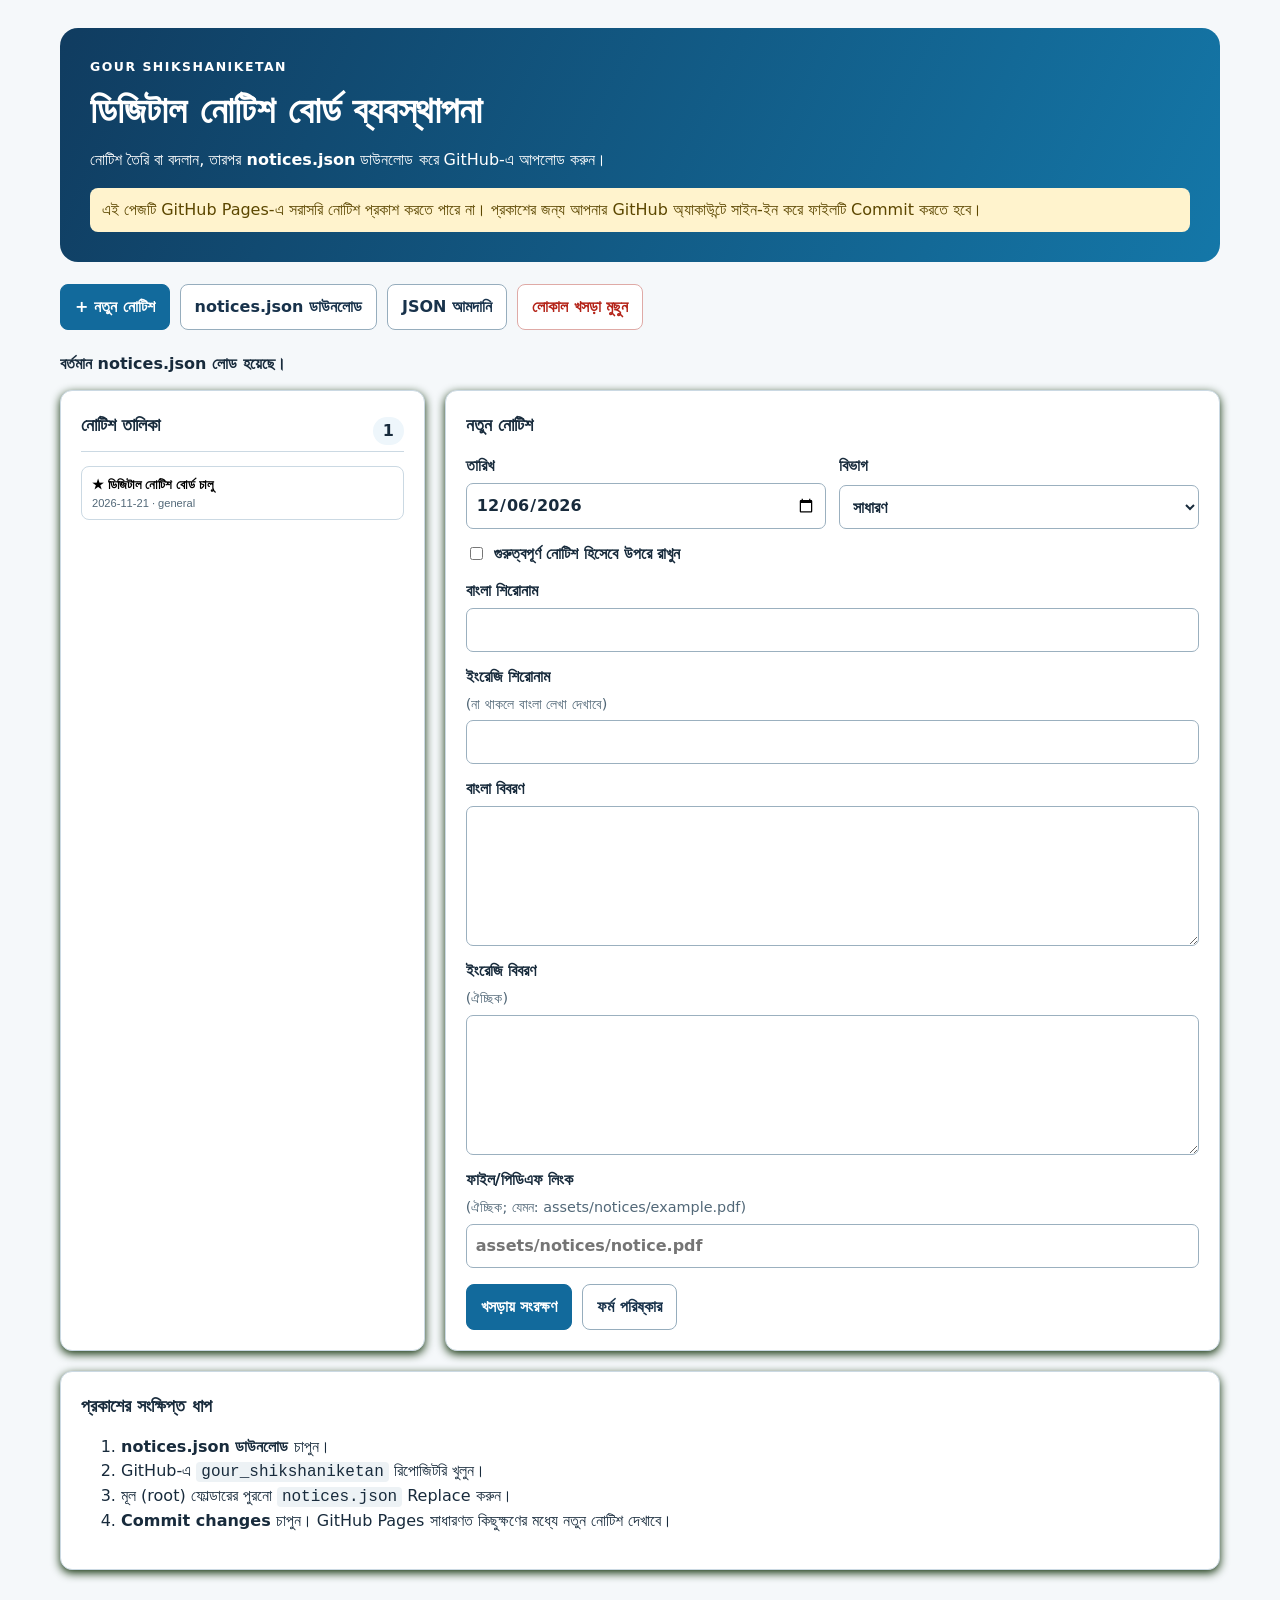
==== admin.html @ cdb185d6 "Add files via upload" ====
<!doctype html>
<html lang="bn">
<head>
  <meta charset="utf-8">
  <meta name="viewport" content="width=device-width, initial-scale=1">
  <meta name="robots" content="noindex, nofollow">
  <title>নোটিশ ব্যবস্থাপনা | Gour Shikshaniketan</title>
  <link rel="stylesheet" href="admin.css">
</head>
<body>
  <main class="shell">
    <header class="masthead">
      <p class="eyebrow">GOUR SHIKSHANIKETAN</p>
      <h1>ডিজিটাল নোটিশ বোর্ড ব্যবস্থাপনা</h1>
      <p class="lede">নোটিশ তৈরি বা বদলান, তারপর <strong>notices.json</strong> ডাউনলোড করে GitHub-এ আপলোড করুন।</p>
      <p class="warning">এই পেজটি GitHub Pages-এ সরাসরি নোটিশ প্রকাশ করতে পারে না। প্রকাশের জন্য আপনার GitHub অ্যাকাউন্টে সাইন-ইন করে ফাইলটি Commit করতে হবে।</p>
    </header>

    <section class="toolbar" aria-label="নোটিশ টুল">
      <button id="newNotice" class="button primary" type="button">+ নতুন নোটিশ</button>
      <button id="downloadJson" class="button" type="button">notices.json ডাউনলোড</button>
      <label class="button file-button">JSON আমদানি<input id="importJson" type="file" accept="application/json,.json" hidden></label>
      <button id="clearDraft" class="button danger" type="button">লোকাল খসড়া মুছুন</button>
    </section>

    <p id="status" class="status" role="status" aria-live="polite"></p>

    <section class="layout">
      <aside class="panel notice-panel">
        <div class="panel-title"><h2>নোটিশ তালিকা</h2><span id="noticeTotal">0</span></div>
        <div id="noticeList" class="notice-list" aria-label="নোটিশ তালিকা"></div>
      </aside>

      <section class="panel editor-panel">
        <h2 id="formTitle">নতুন নোটিশ</h2>
        <form id="noticeForm">
          <input id="noticeId" type="hidden">
          <div class="grid">
            <label>তারিখ<input id="date" type="date" required></label>
            <label>বিভাগ
              <select id="category" required>
                <option value="general">সাধারণ</option><option value="exam">পরীক্ষা</option><option value="holiday">ছুটি</option><option value="admission">ভর্তি</option><option value="event">অনুষ্ঠান</option>
              </select>
            </label>
          </div>
          <label class="check"><input id="pinned" type="checkbox"> গুরুত্বপূর্ণ নোটিশ হিসেবে উপরে রাখুন</label>
          <label>বাংলা শিরোনাম<input id="titleBn" maxlength="180" required></label>
          <label>ইংরেজি শিরোনাম <span class="optional">(না থাকলে বাংলা লেখা দেখাবে)</span><input id="titleEn" maxlength="180"></label>
          <label>বাংলা বিবরণ<textarea id="bodyBn" rows="5" maxlength="2000" required></textarea></label>
          <label>ইংরেজি বিবরণ <span class="optional">(ঐচ্ছিক)</span><textarea id="bodyEn" rows="5" maxlength="2000"></textarea></label>
          <label>ফাইল/পিডিএফ লিংক <span class="optional">(ঐচ্ছিক; যেমন: assets/notices/example.pdf)</span><input id="file" type="text" maxlength="500" placeholder="assets/notices/notice.pdf"></label>
          <div class="form-actions"><button class="button primary" type="submit">খসড়ায় সংরক্ষণ</button><button id="resetForm" class="button" type="button">ফর্ম পরিষ্কার</button><button id="deleteNotice" class="button danger" type="button" hidden>এই নোটিশ মুছুন</button></div>
        </form>
      </section>
    </section>

    <section class="howto">
      <h2>প্রকাশের সংক্ষিপ্ত ধাপ</h2>
      <ol><li><strong>notices.json ডাউনলোড</strong> চাপুন।</li><li>GitHub-এ <code>gour_shikshaniketan</code> রিপোজিটরি খুলুন।</li><li>মূল (root) ফোল্ডারের পুরনো <code>notices.json</code> Replace করুন।</li><li><strong>Commit changes</strong> চাপুন। GitHub Pages সাধারণত কিছুক্ষণের মধ্যে নতুন নোটিশ দেখাবে।</li></ol>
    </section>
  </main>
  <script src="admin.js"></script>
</body>
</html>
---- admin.css ----
:root{--ink:#18324b;--blue:#126a9c;--pale:#eef6fb;--line:#cbd9e3;--danger:#b42318}*{box-sizing:border-box}body{margin:0;background:#f5f8fa;color:#182b3c;font:16px/1.5 system-ui,-apple-system,"Noto Sans Bengali",sans-serif}.shell{max-width:1200px;margin:auto;padding:28px 20px 52px}.masthead{border-radius:18px;background:linear-gradient(115deg,#103c60,#1477a8);color:#fff;padding:30px}.eyebrow{letter-spacing:.12em;font-size:.78rem;font-weight:700;margin:0 0 6px}.masthead h1{margin:0;font-size:clamp(1.55rem,4vw,2.3rem)}.lede{margin:10px 0}.warning{margin:16px 0 0;padding:10px 12px;border-radius:8px;background:#fff3cd;color:#5c4700}.toolbar{display:flex;flex-wrap:wrap;gap:10px;margin:22px 0}.button{appearance:none;border:1px solid #96adbd;border-radius:8px;background:#fff;color:var(--ink);padding:10px 14px;font:inherit;font-weight:700;cursor:pointer}.button:hover{background:#edf5f9}.button.primary{background:var(--blue);border-color:var(--blue);color:#fff}.button.primary:hover{background:#0d547e}.button.danger{border-color:#dfaaa6;color:var(--danger)}.file-button{display:inline-flex;align-items:center}.status{min-height:1.5em;margin:0 0 14px;font-weight:650}.status.error{color:var(--danger)}.layout{display:grid;grid-template-columns:minmax(250px,.8fr) minmax(0,1.7fr);gap:20px}.panel,.howto{background:#fff;border:1px solid var(--line);border-radius:12px;padding:20px;box-shadow:0 3px 10px #12320b}.panel-title{display:flex;justify-content:space-between;align-items:center;border-bottom:1px solid var(--line)}h2{font-size:1.15rem}.panel-title h2{margin:0 0 12px}.panel-title span{border-radius:20px;background:var(--pale);padding:2px 10px;font-weight:700}.notice-list{display:grid;gap:8px;margin-top:14px}.notice-entry{width:100%;text-align:left;border:1px solid var(--line);border-radius:8px;background:#fff;padding:10px;cursor:pointer}.notice-entry:hover,.notice-entry.active{border-color:var(--blue);background:var(--pale)}.notice-entry b,.notice-entry small{display:block}.notice-entry small{margin-top:4px;color:#526878}.editor-panel h2{margin-top:0}form{display:grid;gap:13px}label{display:grid;gap:5px;font-weight:700}.optional{font-weight:400;color:#526878;font-size:.9em}.grid{display:grid;grid-template-columns:1fr 1fr;gap:13px}input,select,textarea{width:100%;border:1px solid #9bb0bf;border-radius:7px;padding:9px;font:inherit;color:inherit;background:#fff}.check{display:flex;align-items:center;gap:8px}.check input{width:auto}.form-actions{display:flex;flex-wrap:wrap;gap:10px;margin-top:3px}.howto{margin-top:20px}.howto h2{margin-top:0}code{background:#edf2f5;padding:1px 5px;border-radius:4px}@media(max-width:760px){.layout{grid-template-columns:1fr}.shell{padding:16px}.masthead{padding:22px}.grid{grid-template-columns:1fr}}
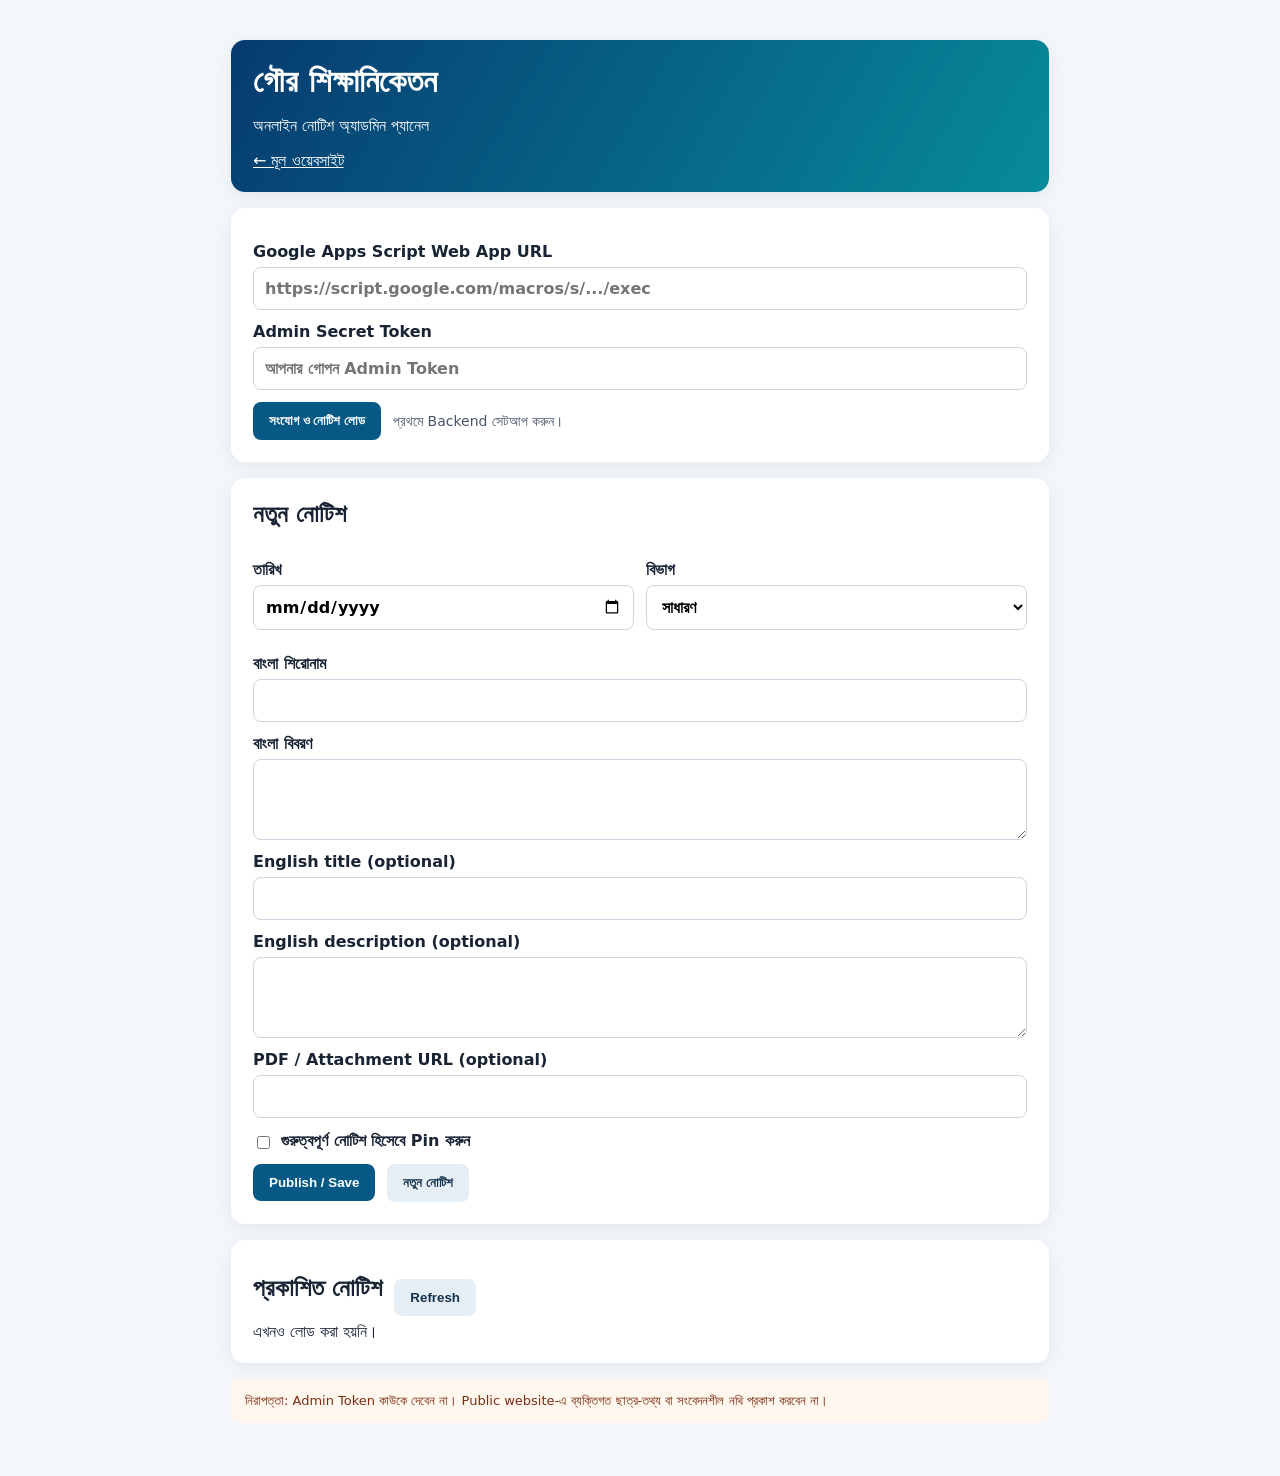
==== commit 659b6acb: "Connect Online Notice Admin with Google Sheets" ====
--- a/admin.html
+++ b/admin.html
@@ -1,64 +1 @@
-<!doctype html>
-<html lang="bn">
-<head>
-  <meta charset="utf-8">
-  <meta name="viewport" content="width=device-width, initial-scale=1">
-  <meta name="robots" content="noindex, nofollow">
-  <title>নোটিশ ব্যবস্থাপনা | Gour Shikshaniketan</title>
-  <link rel="stylesheet" href="admin.css">
-</head>
-<body>
-  <main class="shell">
-    <header class="masthead">
-      <p class="eyebrow">GOUR SHIKSHANIKETAN</p>
-      <h1>ডিজিটাল নোটিশ বোর্ড ব্যবস্থাপনা</h1>
-      <p class="lede">নোটিশ তৈরি বা বদলান, তারপর <strong>notices.json</strong> ডাউনলোড করে GitHub-এ আপলোড করুন।</p>
-      <p class="warning">এই পেজটি GitHub Pages-এ সরাসরি নোটিশ প্রকাশ করতে পারে না। প্রকাশের জন্য আপনার GitHub অ্যাকাউন্টে সাইন-ইন করে ফাইলটি Commit করতে হবে।</p>
-    </header>
-
-    <section class="toolbar" aria-label="নোটিশ টুল">
-      <button id="newNotice" class="button primary" type="button">+ নতুন নোটিশ</button>
-      <button id="downloadJson" class="button" type="button">notices.json ডাউনলোড</button>
-      <label class="button file-button">JSON আমদানি<input id="importJson" type="file" accept="application/json,.json" hidden></label>
-      <button id="clearDraft" class="button danger" type="button">লোকাল খসড়া মুছুন</button>
-    </section>
-
-    <p id="status" class="status" role="status" aria-live="polite"></p>
-
-    <section class="layout">
-      <aside class="panel notice-panel">
-        <div class="panel-title"><h2>নোটিশ তালিকা</h2><span id="noticeTotal">0</span></div>
-        <div id="noticeList" class="notice-list" aria-label="নোটিশ তালিকা"></div>
-      </aside>
-
-      <section class="panel editor-panel">
-        <h2 id="formTitle">নতুন নোটিশ</h2>
-        <form id="noticeForm">
-          <input id="noticeId" type="hidden">
-          <div class="grid">
-            <label>তারিখ<input id="date" type="date" required></label>
-            <label>বিভাগ
-              <select id="category" required>
-                <option value="general">সাধারণ</option><option value="exam">পরীক্ষা</option><option value="holiday">ছুটি</option><option value="admission">ভর্তি</option><option value="event">অনুষ্ঠান</option>
-              </select>
-            </label>
-          </div>
-          <label class="check"><input id="pinned" type="checkbox"> গুরুত্বপূর্ণ নোটিশ হিসেবে উপরে রাখুন</label>
-          <label>বাংলা শিরোনাম<input id="titleBn" maxlength="180" required></label>
-          <label>ইংরেজি শিরোনাম <span class="optional">(না থাকলে বাংলা লেখা দেখাবে)</span><input id="titleEn" maxlength="180"></label>
-          <label>বাংলা বিবরণ<textarea id="bodyBn" rows="5" maxlength="2000" required></textarea></label>
-          <label>ইংরেজি বিবরণ <span class="optional">(ঐচ্ছিক)</span><textarea id="bodyEn" rows="5" maxlength="2000"></textarea></label>
-          <label>ফাইল/পিডিএফ লিংক <span class="optional">(ঐচ্ছিক; যেমন: assets/notices/example.pdf)</span><input id="file" type="text" maxlength="500" placeholder="assets/notices/notice.pdf"></label>
-          <div class="form-actions"><button class="button primary" type="submit">খসড়ায় সংরক্ষণ</button><button id="resetForm" class="button" type="button">ফর্ম পরিষ্কার</button><button id="deleteNotice" class="button danger" type="button" hidden>এই নোটিশ মুছুন</button></div>
-        </form>
-      </section>
-    </section>
-
-    <section class="howto">
-      <h2>প্রকাশের সংক্ষিপ্ত ধাপ</h2>
-      <ol><li><strong>notices.json ডাউনলোড</strong> চাপুন।</li><li>GitHub-এ <code>gour_shikshaniketan</code> রিপোজিটরি খুলুন।</li><li>মূল (root) ফোল্ডারের পুরনো <code>notices.json</code> Replace করুন।</li><li><strong>Commit changes</strong> চাপুন। GitHub Pages সাধারণত কিছুক্ষণের মধ্যে নতুন নোটিশ দেখাবে।</li></ol>
-    </section>
-  </main>
-  <script src="admin.js"></script>
-</body>
-</html>
+<!doctype html><html lang="bn"><head><meta charset="utf-8"><meta name="viewport" content="width=device-width,initial-scale=1"><title>Gour Shikshaniketan — Notice Admin</title><link rel="stylesheet" href="admin.css"></head><body><main><header><h1>গৌর শিক্ষানিকেতন</h1><p>অনলাইন নোটিশ অ্যাডমিন প্যানেল</p><a href="./">← মূল ওয়েবসাইট</a></header><section class="panel"><label>Google Apps Script Web App URL<input id="api" placeholder="https://script.google.com/macros/s/.../exec"></label><label>Admin Secret Token<input id="token" type="password" autocomplete="off" placeholder="আপনার গোপন Admin Token"></label><div class="actions"><button id="connect">সংযোগ ও নোটিশ লোড</button><span id="status">প্রথমে Backend সেটআপ করুন।</span></div></section><section class="panel"><h2 id="formHeading">নতুন নোটিশ</h2><form id="noticeForm"><input type="hidden" id="editId"><div class="grid"><label>তারিখ<input id="date" type="date" required></label><label>বিভাগ<select id="category"><option value="general">সাধারণ</option><option value="exam">পরীক্ষা</option><option value="holiday">ছুটি</option><option value="admission">ভর্তি</option><option value="event">অনুষ্ঠান</option></select></label></div><label>বাংলা শিরোনাম<input id="title_bn" required></label><label>বাংলা বিবরণ<textarea id="body_bn" required rows="3"></textarea></label><label>English title (optional)<input id="title_en"></label><label>English description (optional)<textarea id="body_en" rows="3"></textarea></label><label>PDF / Attachment URL (optional)<input id="file" type="url"></label><label class="check"><input id="pinned" type="checkbox"> গুরুত্বপূর্ণ নোটিশ হিসেবে Pin করুন</label><div class="actions"><button type="submit">Publish / Save</button><button type="button" class="secondary" id="reset">নতুন নোটিশ</button></div></form></section><section class="panel"><div class="actions"><h2>প্রকাশিত নোটিশ</h2><button id="refresh" class="secondary">Refresh</button></div><div id="list">এখনও লোড করা হয়নি।</div></section><p class="warning">নিরাপত্তা: Admin Token কাউকে দেবেন না। Public website-এ ব্যক্তিগত ছাত্র-তথ্য বা সংবেদনশীল নথি প্রকাশ করবেন না।</p></main><iframe name="gasResult" id="gasResult" hidden></iframe><script src="admin.js"></script></body></html>
--- a/admin.css
+++ b/admin.css
@@ -1 +1 @@
-:root{--ink:#18324b;--blue:#126a9c;--pale:#eef6fb;--line:#cbd9e3;--danger:#b42318}*{box-sizing:border-box}body{margin:0;background:#f5f8fa;color:#182b3c;font:16px/1.5 system-ui,-apple-system,"Noto Sans Bengali",sans-serif}.shell{max-width:1200px;margin:auto;padding:28px 20px 52px}.masthead{border-radius:18px;background:linear-gradient(115deg,#103c60,#1477a8);color:#fff;padding:30px}.eyebrow{letter-spacing:.12em;font-size:.78rem;font-weight:700;margin:0 0 6px}.masthead h1{margin:0;font-size:clamp(1.55rem,4vw,2.3rem)}.lede{margin:10px 0}.warning{margin:16px 0 0;padding:10px 12px;border-radius:8px;background:#fff3cd;color:#5c4700}.toolbar{display:flex;flex-wrap:wrap;gap:10px;margin:22px 0}.button{appearance:none;border:1px solid #96adbd;border-radius:8px;background:#fff;color:var(--ink);padding:10px 14px;font:inherit;font-weight:700;cursor:pointer}.button:hover{background:#edf5f9}.button.primary{background:var(--blue);border-color:var(--blue);color:#fff}.button.primary:hover{background:#0d547e}.button.danger{border-color:#dfaaa6;color:var(--danger)}.file-button{display:inline-flex;align-items:center}.status{min-height:1.5em;margin:0 0 14px;font-weight:650}.status.error{color:var(--danger)}.layout{display:grid;grid-template-columns:minmax(250px,.8fr) minmax(0,1.7fr);gap:20px}.panel,.howto{background:#fff;border:1px solid var(--line);border-radius:12px;padding:20px;box-shadow:0 3px 10px #12320b}.panel-title{display:flex;justify-content:space-between;align-items:center;border-bottom:1px solid var(--line)}h2{font-size:1.15rem}.panel-title h2{margin:0 0 12px}.panel-title span{border-radius:20px;background:var(--pale);padding:2px 10px;font-weight:700}.notice-list{display:grid;gap:8px;margin-top:14px}.notice-entry{width:100%;text-align:left;border:1px solid var(--line);border-radius:8px;background:#fff;padding:10px;cursor:pointer}.notice-entry:hover,.notice-entry.active{border-color:var(--blue);background:var(--pale)}.notice-entry b,.notice-entry small{display:block}.notice-entry small{margin-top:4px;color:#526878}.editor-panel h2{margin-top:0}form{display:grid;gap:13px}label{display:grid;gap:5px;font-weight:700}.optional{font-weight:400;color:#526878;font-size:.9em}.grid{display:grid;grid-template-columns:1fr 1fr;gap:13px}input,select,textarea{width:100%;border:1px solid #9bb0bf;border-radius:7px;padding:9px;font:inherit;color:inherit;background:#fff}.check{display:flex;align-items:center;gap:8px}.check input{width:auto}.form-actions{display:flex;flex-wrap:wrap;gap:10px;margin-top:3px}.howto{margin-top:20px}.howto h2{margin-top:0}code{background:#edf2f5;padding:1px 5px;border-radius:4px}@media(max-width:760px){.layout{grid-template-columns:1fr}.shell{padding:16px}.masthead{padding:22px}.grid{grid-template-columns:1fr}}
+*{box-sizing:border-box}body{margin:0;background:#f3f6fa;color:#182334;font-family:system-ui,"Noto Sans Bengali",sans-serif}main{max-width:850px;margin:24px auto;padding:16px}header,.panel{background:white;border-radius:14px;padding:22px;margin-bottom:16px;box-shadow:0 4px 18px #13243a10}header{background:linear-gradient(120deg,#063b70,#078b9b);color:white}header h1{margin:0}header a{color:white}.panel h2{margin-top:0}label{display:block;font-weight:600;margin:12px 0}input,select,textarea{display:block;width:100%;padding:11px;border:1px solid #cbd5e1;border-radius:8px;margin-top:6px;font:inherit;background:white}.grid{display:grid;grid-template-columns:1fr 1fr;gap:12px}.check{display:flex;align-items:center;gap:8px}.check input{width:auto}button{border:0;border-radius:8px;padding:11px 16px;background:#075985;color:white;font-weight:700;cursor:pointer}.secondary{background:#e5edf5;color:#17324d}.actions{display:flex;align-items:center;gap:12px;flex-wrap:wrap;margin-top:12px}#status{font-size:14px;color:#475569}.notice{border:1px solid #dbe3ec;border-left:4px solid #0e7490;border-radius:8px;padding:12px;margin:10px 0}.notice button{margin:5px 5px 0 0}.warning{font-size:13px;color:#7c2d12;background:#fff7ed;padding:14px;border-radius:8px}@media(max-width:600px){.grid{grid-template-columns:1fr}main{padding:10px}}
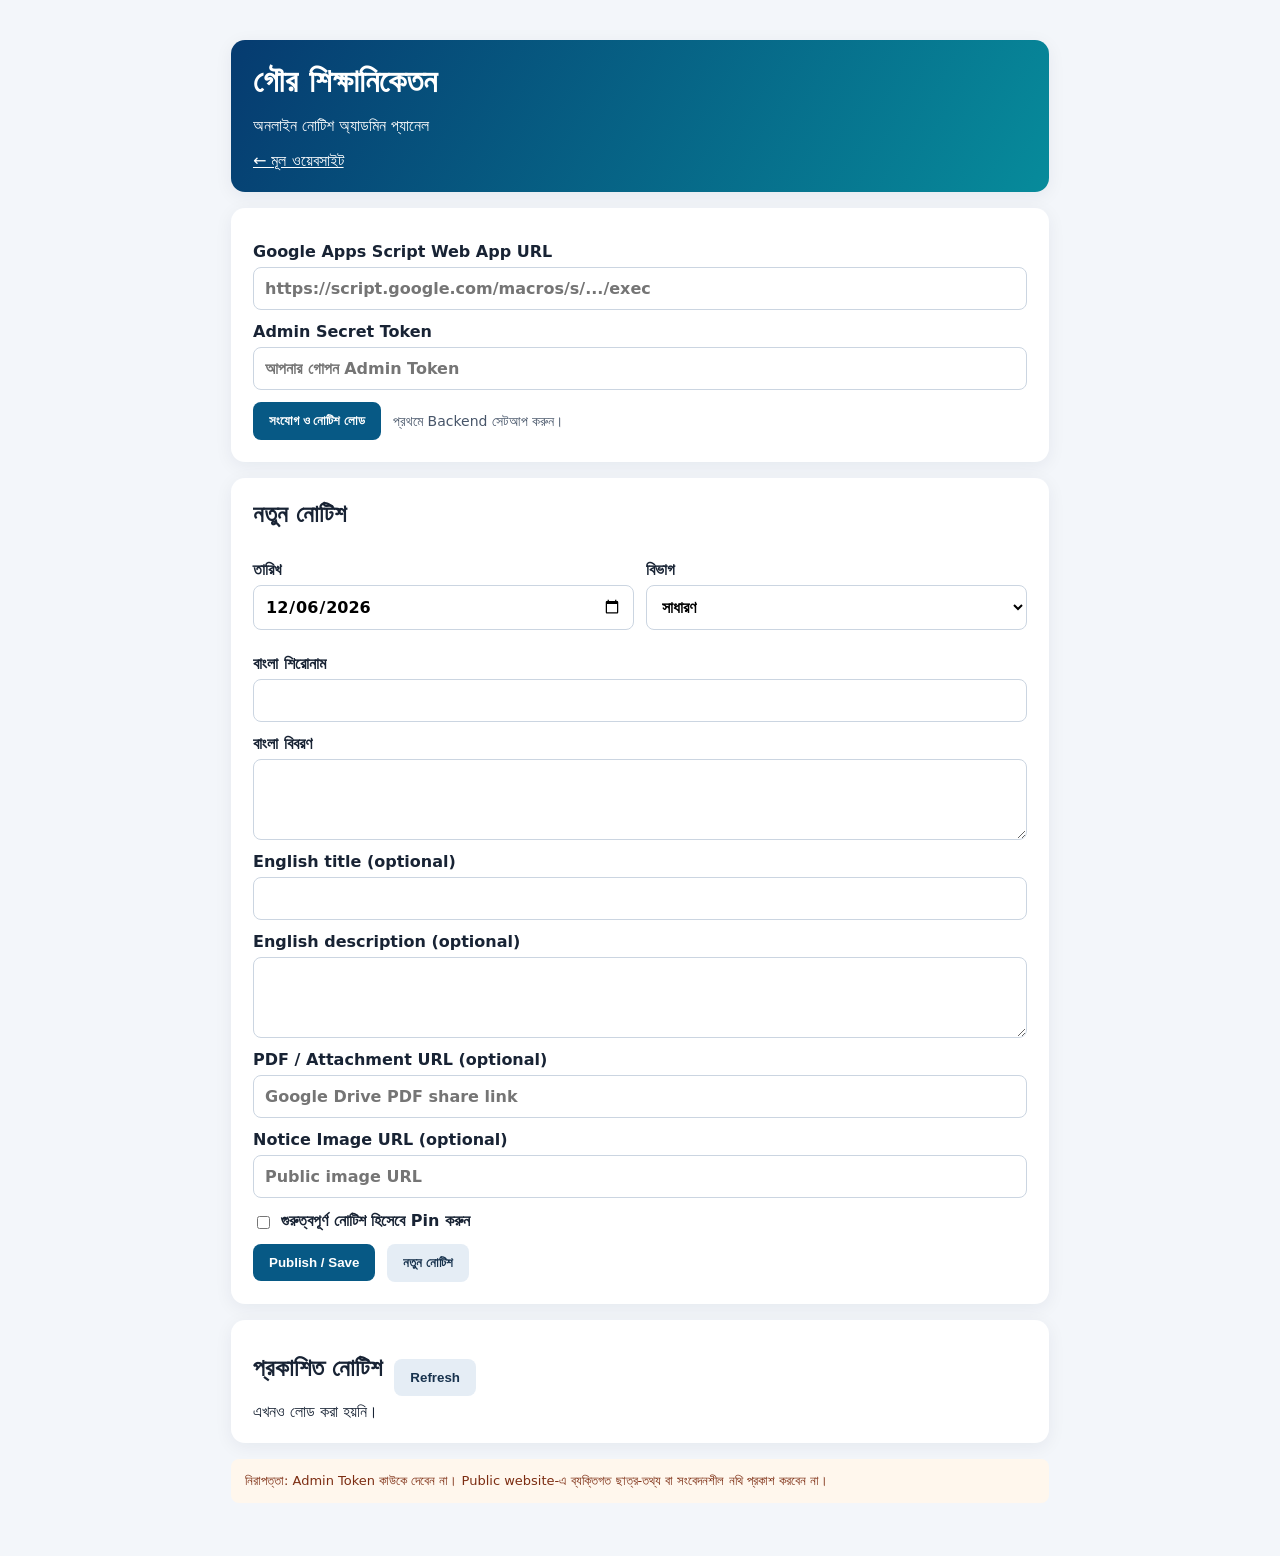
==== commit 3d539194: "Add files via upload" ====
--- a/admin.html
+++ b/admin.html
@@ -1 +1 @@
-<!doctype html><html lang="bn"><head><meta charset="utf-8"><meta name="viewport" content="width=device-width,initial-scale=1"><title>Gour Shikshaniketan — Notice Admin</title><link rel="stylesheet" href="admin.css"></head><body><main><header><h1>গৌর শিক্ষানিকেতন</h1><p>অনলাইন নোটিশ অ্যাডমিন প্যানেল</p><a href="./">← মূল ওয়েবসাইট</a></header><section class="panel"><label>Google Apps Script Web App URL<input id="api" placeholder="https://script.google.com/macros/s/.../exec"></label><label>Admin Secret Token<input id="token" type="password" autocomplete="off" placeholder="আপনার গোপন Admin Token"></label><div class="actions"><button id="connect">সংযোগ ও নোটিশ লোড</button><span id="status">প্রথমে Backend সেটআপ করুন।</span></div></section><section class="panel"><h2 id="formHeading">নতুন নোটিশ</h2><form id="noticeForm"><input type="hidden" id="editId"><div class="grid"><label>তারিখ<input id="date" type="date" required></label><label>বিভাগ<select id="category"><option value="general">সাধারণ</option><option value="exam">পরীক্ষা</option><option value="holiday">ছুটি</option><option value="admission">ভর্তি</option><option value="event">অনুষ্ঠান</option></select></label></div><label>বাংলা শিরোনাম<input id="title_bn" required></label><label>বাংলা বিবরণ<textarea id="body_bn" required rows="3"></textarea></label><label>English title (optional)<input id="title_en"></label><label>English description (optional)<textarea id="body_en" rows="3"></textarea></label><label>PDF / Attachment URL (optional)<input id="file" type="url"></label><label class="check"><input id="pinned" type="checkbox"> গুরুত্বপূর্ণ নোটিশ হিসেবে Pin করুন</label><div class="actions"><button type="submit">Publish / Save</button><button type="button" class="secondary" id="reset">নতুন নোটিশ</button></div></form></section><section class="panel"><div class="actions"><h2>প্রকাশিত নোটিশ</h2><button id="refresh" class="secondary">Refresh</button></div><div id="list">এখনও লোড করা হয়নি।</div></section><p class="warning">নিরাপত্তা: Admin Token কাউকে দেবেন না। Public website-এ ব্যক্তিগত ছাত্র-তথ্য বা সংবেদনশীল নথি প্রকাশ করবেন না।</p></main><iframe name="gasResult" id="gasResult" hidden></iframe><script src="admin.js"></script></body></html>+<!doctype html><html lang="bn"><head><meta charset="utf-8"><meta name="viewport" content="width=device-width,initial-scale=1"><title>Gour Shikshaniketan — Notice Admin</title><link rel="stylesheet" href="admin.css"></head><body><main><header><h1>গৌর শিক্ষানিকেতন</h1><p>অনলাইন নোটিশ অ্যাডমিন প্যানেল</p><a href="./">← মূল ওয়েবসাইট</a></header><section class="panel"><label>Google Apps Script Web App URL<input id="api" placeholder="https://script.google.com/macros/s/.../exec"></label><label>Admin Secret Token<input id="token" type="password" autocomplete="off" placeholder="আপনার গোপন Admin Token"></label><div class="actions"><button id="connect">সংযোগ ও নোটিশ লোড</button><span id="status">প্রথমে Backend সেটআপ করুন।</span></div></section><section class="panel"><h2 id="formHeading">নতুন নোটিশ</h2><form id="noticeForm"><input type="hidden" id="editId"><div class="grid"><label>তারিখ<input id="date" type="date" required></label><label>বিভাগ<select id="category"><option value="general">সাধারণ</option><option value="exam">পরীক্ষা</option><option value="holiday">ছুটি</option><option value="admission">ভর্তি</option><option value="event">অনুষ্ঠান</option></select></label></div><label>বাংলা শিরোনাম<input id="title_bn" required></label><label>বাংলা বিবরণ<textarea id="body_bn" required rows="3"></textarea></label><label>English title (optional)<input id="title_en"></label><label>English description (optional)<textarea id="body_en" rows="3"></textarea></label><label>PDF / Attachment URL (optional)<input id="file" type="url" placeholder="Google Drive PDF share link"></label><label>Notice Image URL (optional)<input id="image" type="url" placeholder="Public image URL"></label><label class="check"><input id="pinned" type="checkbox"> গুরুত্বপূর্ণ নোটিশ হিসেবে Pin করুন</label><div class="actions"><button type="button" id="publishBtn">Publish / Save</button><button type="button" class="secondary" id="reset">নতুন নোটিশ</button></div></form></section><section class="panel"><div class="actions"><h2>প্রকাশিত নোটিশ</h2><button id="refresh" class="secondary">Refresh</button></div><div id="list">এখনও লোড করা হয়নি।</div></section><p class="warning">নিরাপত্তা: Admin Token কাউকে দেবেন না। Public website-এ ব্যক্তিগত ছাত্র-তথ্য বা সংবেদনশীল নথি প্রকাশ করবেন না।</p></main><iframe name="gasResult" id="gasResult" hidden></iframe><script src="admin.js"></script></body></html>
